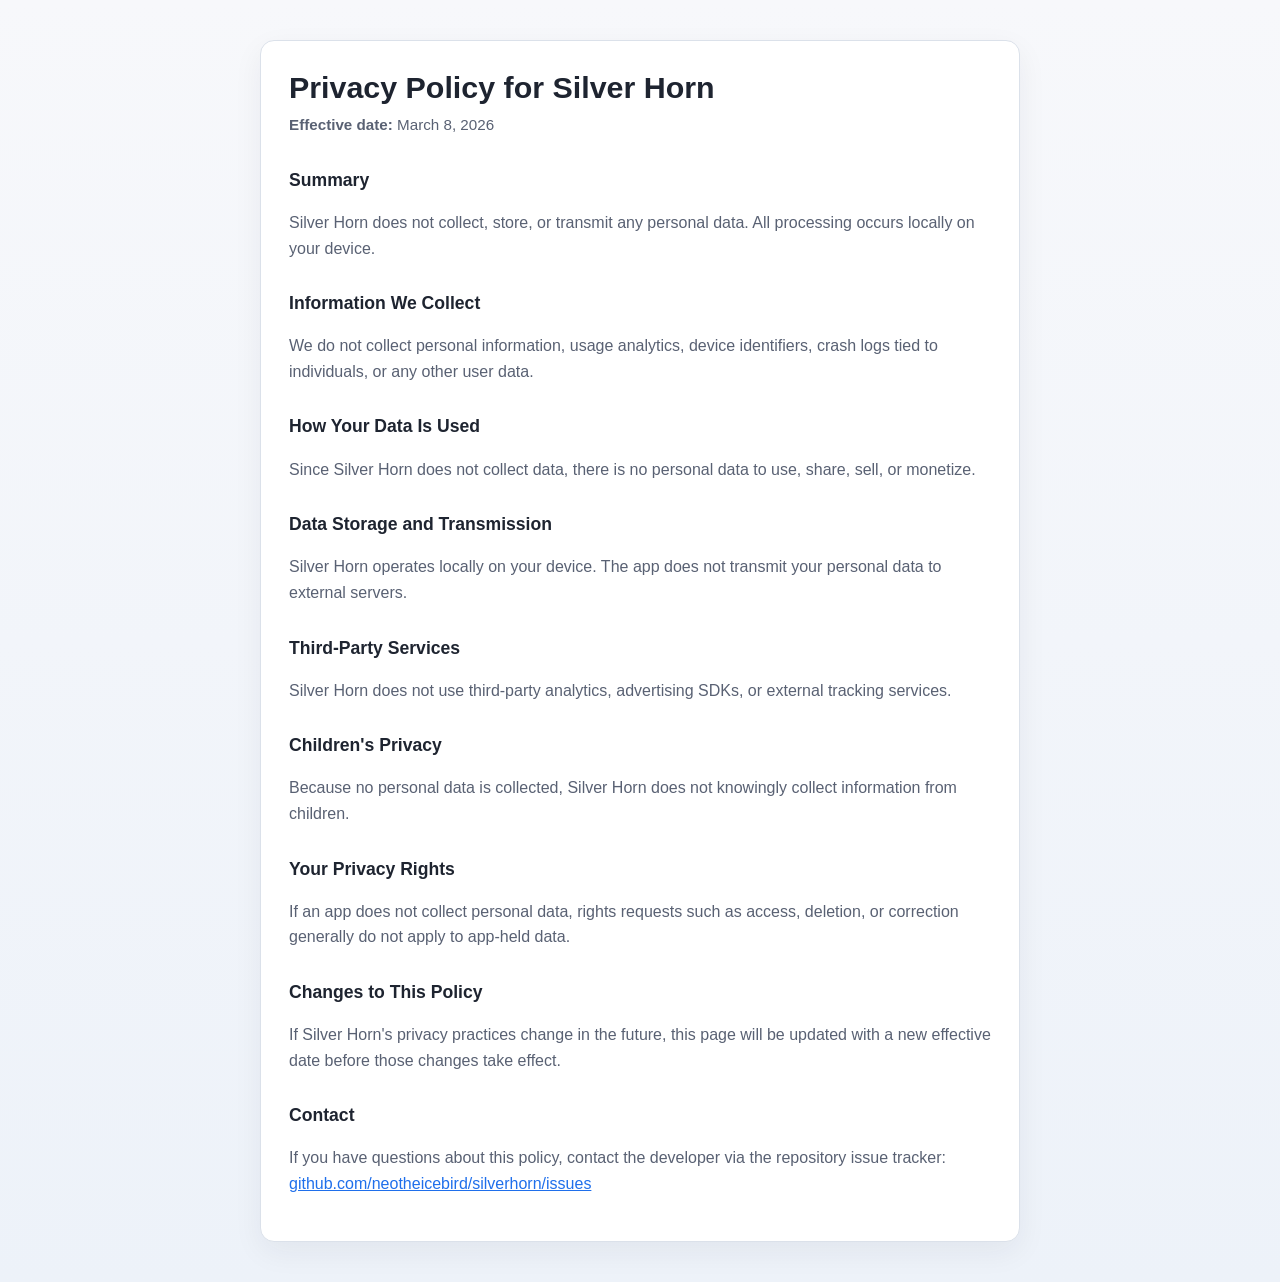
==== index.html @ 68c43aa5 "Add GitHub Pages privacy policy for App Store" ====
<!doctype html>
<html lang="en">
  <head>
    <meta charset="UTF-8" />
    <meta name="viewport" content="width=device-width, initial-scale=1.0" />
    <title>Silver Horn Privacy Policy</title>
    <style>
      :root {
        color-scheme: light;
        --bg: #f7f8fb;
        --card: #ffffff;
        --text: #1e2430;
        --muted: #596173;
        --line: #dbe1ea;
        --accent: #1f6feb;
      }

      * { box-sizing: border-box; }

      body {
        margin: 0;
        background: linear-gradient(180deg, #f7f8fb 0%, #edf2f9 100%);
        color: var(--text);
        font-family: -apple-system, BlinkMacSystemFont, "Segoe UI", Roboto, sans-serif;
        line-height: 1.6;
      }

      main {
        max-width: 800px;
        margin: 40px auto;
        padding: 0 20px;
      }

      .card {
        background: var(--card);
        border: 1px solid var(--line);
        border-radius: 14px;
        padding: 28px;
        box-shadow: 0 10px 30px rgba(30, 36, 48, 0.06);
      }

      h1 {
        margin: 0 0 8px;
        font-size: 1.9rem;
        line-height: 1.2;
      }

      h2 {
        margin-top: 28px;
        font-size: 1.1rem;
      }

      p, li {
        color: var(--muted);
      }

      .meta {
        margin: 0;
        font-size: 0.95rem;
        color: var(--muted);
      }

      a {
        color: var(--accent);
      }
    </style>
  </head>
  <body>
    <main>
      <article class="card">
        <h1>Privacy Policy for Silver Horn</h1>
        <p class="meta"><strong>Effective date:</strong> March 8, 2026</p>

        <h2>Summary</h2>
        <p>
          Silver Horn does not collect, store, or transmit any personal data.
          All processing occurs locally on your device.
        </p>

        <h2>Information We Collect</h2>
        <p>
          We do not collect personal information, usage analytics, device identifiers,
          crash logs tied to individuals, or any other user data.
        </p>

        <h2>How Your Data Is Used</h2>
        <p>
          Since Silver Horn does not collect data, there is no personal data to use,
          share, sell, or monetize.
        </p>

        <h2>Data Storage and Transmission</h2>
        <p>
          Silver Horn operates locally on your device. The app does not transmit your
          personal data to external servers.
        </p>

        <h2>Third-Party Services</h2>
        <p>
          Silver Horn does not use third-party analytics, advertising SDKs, or external
          tracking services.
        </p>

        <h2>Children's Privacy</h2>
        <p>
          Because no personal data is collected, Silver Horn does not knowingly collect
          information from children.
        </p>

        <h2>Your Privacy Rights</h2>
        <p>
          If an app does not collect personal data, rights requests such as access,
          deletion, or correction generally do not apply to app-held data.
        </p>

        <h2>Changes to This Policy</h2>
        <p>
          If Silver Horn's privacy practices change in the future, this page will be
          updated with a new effective date before those changes take effect.
        </p>

        <h2>Contact</h2>
        <p>
          If you have questions about this policy, contact the developer via the
          repository issue tracker:
          <a href="https://github.com/neotheicebird/silverhorn/issues">github.com/neotheicebird/silverhorn/issues</a>
        </p>
      </article>
    </main>
  </body>
</html>
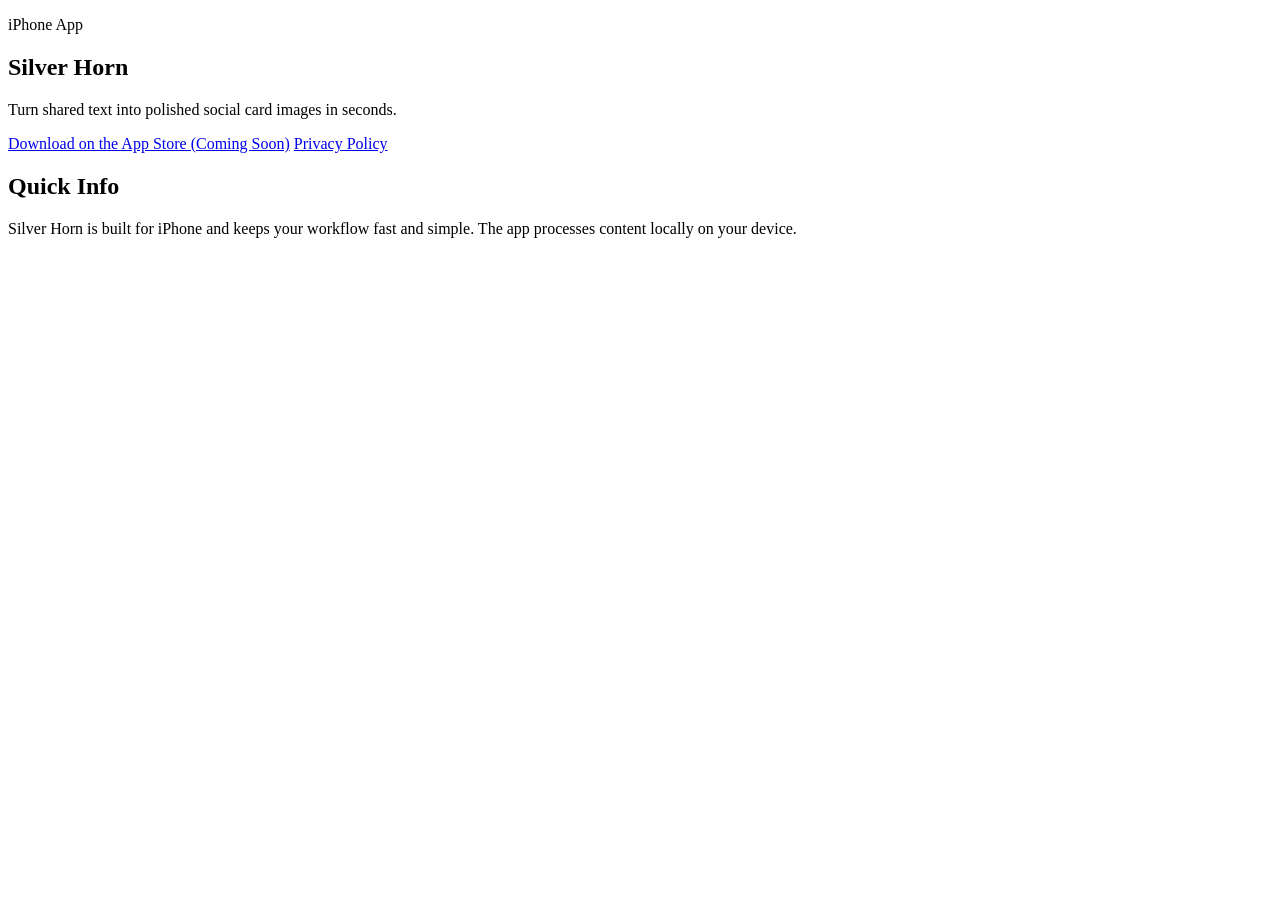
==== commit d9e697bb: "Set dedicated privacy URL and add landing homepage" ====
--- a/index.html
+++ b/index.html
@@ -3,129 +3,34 @@
   <head>
     <meta charset="UTF-8" />
     <meta name="viewport" content="width=device-width, initial-scale=1.0" />
-    <title>Silver Horn Privacy Policy</title>
-    <style>
-      :root {
-        color-scheme: light;
-        --bg: #f7f8fb;
-        --card: #ffffff;
-        --text: #1e2430;
-        --muted: #596173;
-        --line: #dbe1ea;
-        --accent: #1f6feb;
-      }
-
-      * { box-sizing: border-box; }
-
-      body {
-        margin: 0;
-        background: linear-gradient(180deg, #f7f8fb 0%, #edf2f9 100%);
-        color: var(--text);
-        font-family: -apple-system, BlinkMacSystemFont, "Segoe UI", Roboto, sans-serif;
-        line-height: 1.6;
-      }
-
-      main {
-        max-width: 800px;
-        margin: 40px auto;
-        padding: 0 20px;
-      }
-
-      .card {
-        background: var(--card);
-        border: 1px solid var(--line);
-        border-radius: 14px;
-        padding: 28px;
-        box-shadow: 0 10px 30px rgba(30, 36, 48, 0.06);
-      }
-
-      h1 {
-        margin: 0 0 8px;
-        font-size: 1.9rem;
-        line-height: 1.2;
-      }
-
-      h2 {
-        margin-top: 28px;
-        font-size: 1.1rem;
-      }
-
-      p, li {
-        color: var(--muted);
-      }
-
-      .meta {
-        margin: 0;
-        font-size: 0.95rem;
-        color: var(--muted);
-      }
-
-      a {
-        color: var(--accent);
-      }
-    </style>
+    <title>Silver Horn</title>
+    <meta
+      name="description"
+      content="Silver Horn is an iPhone app that turns your text into polished social card images."
+    />
+    <link rel="stylesheet" href="/silverhorn/styles.css" />
   </head>
   <body>
-    <main>
-      <article class="card">
-        <h1>Privacy Policy for Silver Horn</h1>
-        <p class="meta"><strong>Effective date:</strong> March 8, 2026</p>
+    <main class="wrap">
+      <section class="panel hero">
+        <p class="eyebrow">iPhone App</p>
+        <h1>Silver Horn</h1>
+        <p class="lead">
+          Turn shared text into polished social card images in seconds.
+        </p>
+        <div class="actions">
+          <a class="btn primary" href="#" aria-disabled="true">Download on the App Store (Coming Soon)</a>
+          <a class="btn ghost" href="/silverhorn/privacy/">Privacy Policy</a>
+        </div>
+      </section>
 
-        <h2>Summary</h2>
+      <section class="panel">
+        <h2>Quick Info</h2>
         <p>
-          Silver Horn does not collect, store, or transmit any personal data.
-          All processing occurs locally on your device.
+          Silver Horn is built for iPhone and keeps your workflow fast and simple.
+          The app processes content locally on your device.
         </p>
-
-        <h2>Information We Collect</h2>
-        <p>
-          We do not collect personal information, usage analytics, device identifiers,
-          crash logs tied to individuals, or any other user data.
-        </p>
-
-        <h2>How Your Data Is Used</h2>
-        <p>
-          Since Silver Horn does not collect data, there is no personal data to use,
-          share, sell, or monetize.
-        </p>
-
-        <h2>Data Storage and Transmission</h2>
-        <p>
-          Silver Horn operates locally on your device. The app does not transmit your
-          personal data to external servers.
-        </p>
-
-        <h2>Third-Party Services</h2>
-        <p>
-          Silver Horn does not use third-party analytics, advertising SDKs, or external
-          tracking services.
-        </p>
-
-        <h2>Children's Privacy</h2>
-        <p>
-          Because no personal data is collected, Silver Horn does not knowingly collect
-          information from children.
-        </p>
-
-        <h2>Your Privacy Rights</h2>
-        <p>
-          If an app does not collect personal data, rights requests such as access,
-          deletion, or correction generally do not apply to app-held data.
-        </p>
-
-        <h2>Changes to This Policy</h2>
-        <p>
-          If Silver Horn's privacy practices change in the future, this page will be
-          updated with a new effective date before those changes take effect.
-        </p>
-
-        <h2>Contact</h2>
-        <p>
-          If you have questions about this policy, contact the developer via the
-          repository issue tracker:
-          <a href="https://github.com/neotheicebird/silverhorn/issues">github.com/neotheicebird/silverhorn/issues</a>
-        </p>
-      </article>
+      </section>
     </main>
   </body>
 </html>
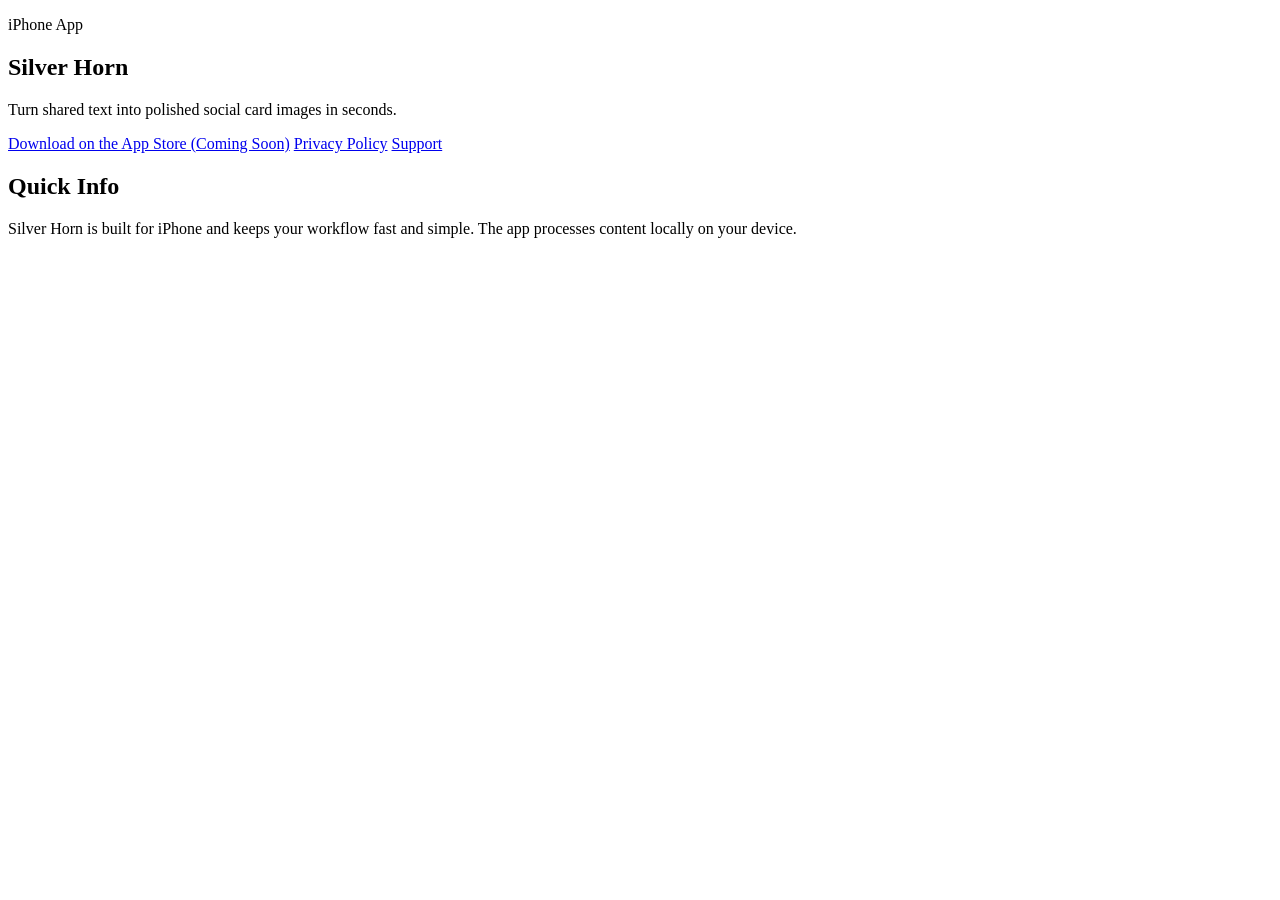
==== commit be5e3fbc: "Add support page and link support/privacy navigation" ====
--- a/index.html
+++ b/index.html
@@ -21,6 +21,7 @@
         <div class="actions">
           <a class="btn primary" href="#" aria-disabled="true">Download on the App Store (Coming Soon)</a>
           <a class="btn ghost" href="/silverhorn/privacy/">Privacy Policy</a>
+          <a class="btn ghost" href="/silverhorn/support/">Support</a>
         </div>
       </section>
 
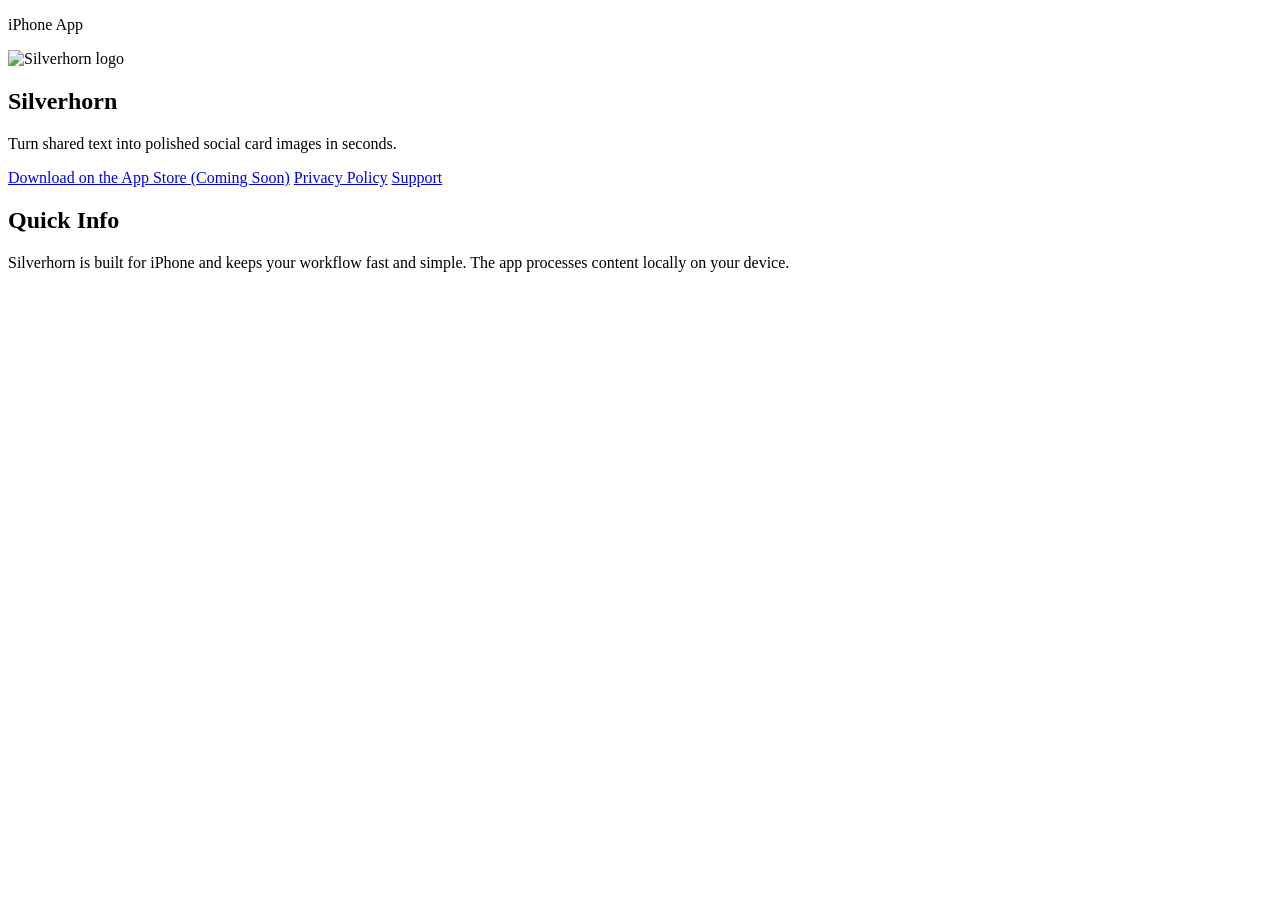
==== commit e5c51ae2: "Update homepage branding to Silverhorn with logo" ====
--- a/index.html
+++ b/index.html
@@ -3,10 +3,10 @@
   <head>
     <meta charset="UTF-8" />
     <meta name="viewport" content="width=device-width, initial-scale=1.0" />
-    <title>Silver Horn</title>
+    <title>Silverhorn</title>
     <meta
       name="description"
-      content="Silver Horn is an iPhone app that turns your text into polished social card images."
+      content="Silverhorn is an iPhone app that turns your text into polished social card images."
     />
     <link rel="stylesheet" href="/silverhorn/styles.css" />
   </head>
@@ -14,7 +14,10 @@
     <main class="wrap">
       <section class="panel hero">
         <p class="eyebrow">iPhone App</p>
-        <h1>Silver Horn</h1>
+        <div class="brand-row">
+          <img class="logo" src="/silverhorn/assets/logo.png" alt="Silverhorn logo" />
+          <h1>Silverhorn</h1>
+        </div>
         <p class="lead">
           Turn shared text into polished social card images in seconds.
         </p>
@@ -28,7 +31,7 @@
       <section class="panel">
         <h2>Quick Info</h2>
         <p>
-          Silver Horn is built for iPhone and keeps your workflow fast and simple.
+          Silverhorn is built for iPhone and keeps your workflow fast and simple.
           The app processes content locally on your device.
         </p>
       </section>
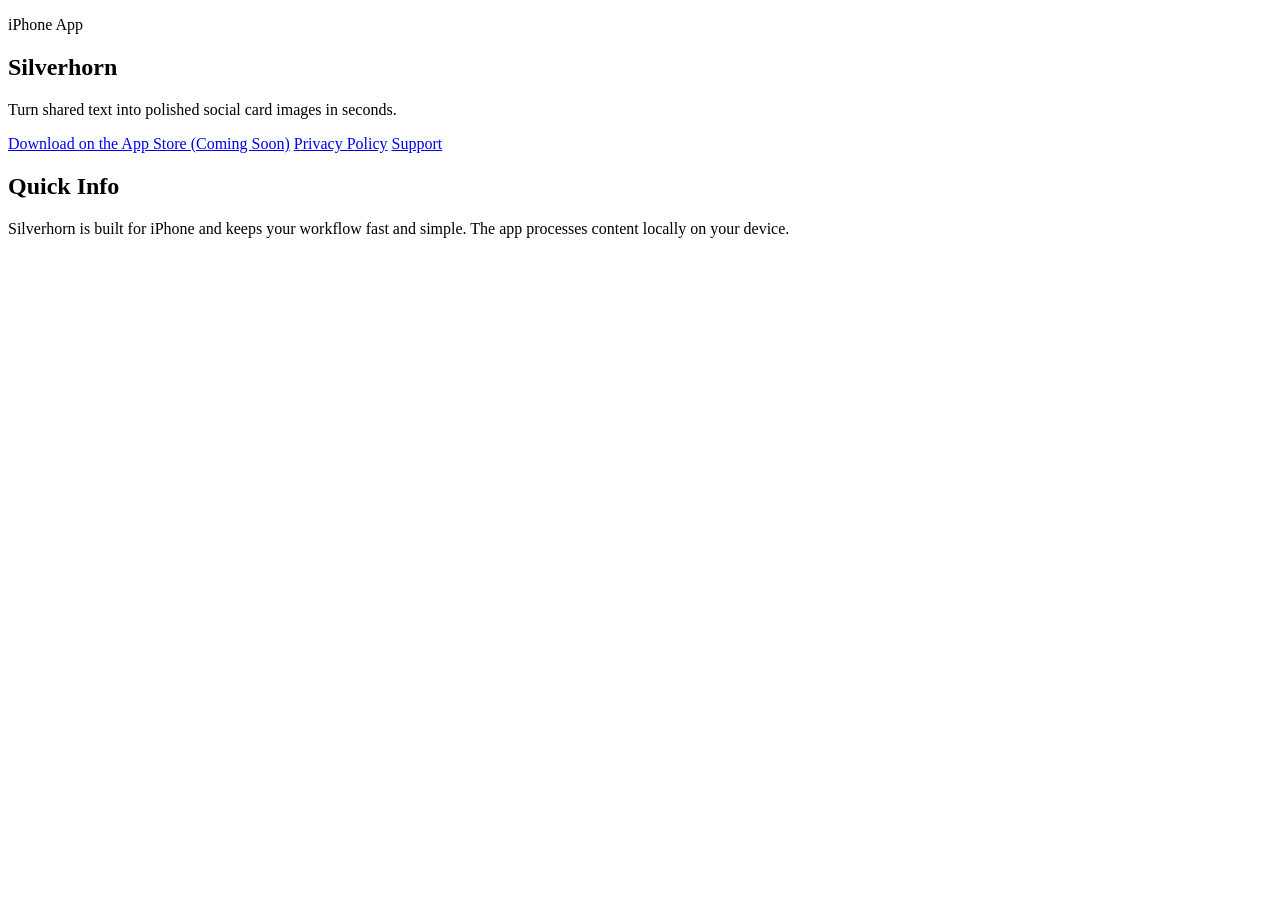
==== commit 359b84ed: "Remove homepage logo and related styles" ====
--- a/index.html
+++ b/index.html
@@ -15,7 +15,6 @@
       <section class="panel hero">
         <p class="eyebrow">iPhone App</p>
         <div class="brand-row">
-          <img class="logo" src="/silverhorn/assets/logo.png" alt="Silverhorn logo" />
           <h1>Silverhorn</h1>
         </div>
         <p class="lead">
